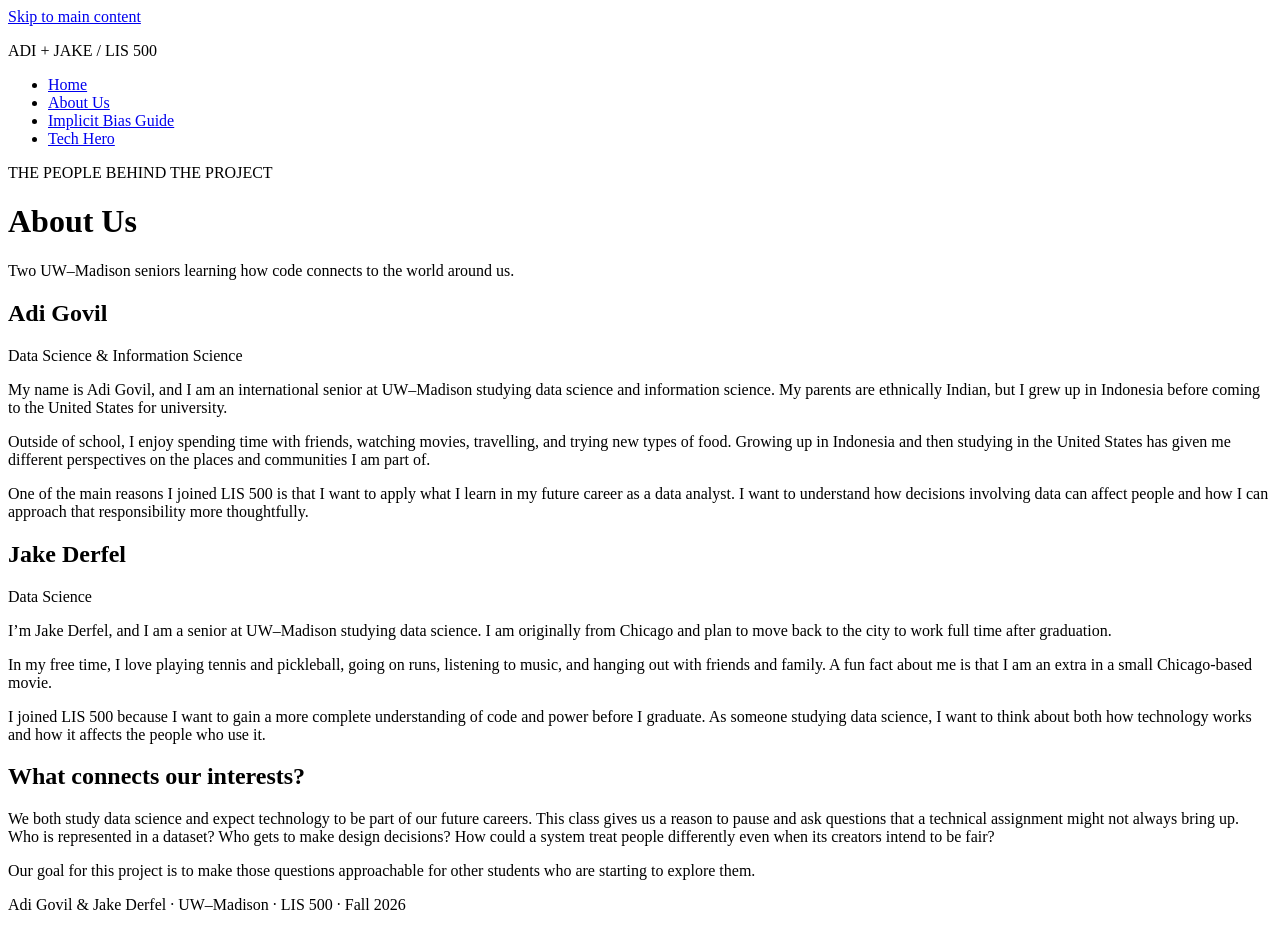
==== about.html @ bf2fec6d "Add about.html with team profiles and project details" ====
<!DOCTYPE html>
<html lang="en">
<head>
  <meta charset="UTF-8">
  <meta name="viewport" content="width=device-width, initial-scale=1.0">
  <meta name="description"
        content="Meet Adi Govil and Jake Derfel, students in LIS 500 at UW–Madison.">
  <title>About Us | Adi &amp; Jake — LIS 500</title>
  <link rel="stylesheet" href="stylepage.css">
</head>

<body>
  <!--
    CODING CHOICES — AG / JD

    This page gives each person a separate article so visitors can easily
    distinguish between the two introductions. Both articles use the same
    heading level and visual treatment to give the profiles equal emphasis.
    The shared stylesheet places the articles next to each other on wider
    screens and stacks them on smaller screens. This avoids fixed widths
    that could make the text difficult to read on phones. The biographies
    remain in the HTML instead of being inserted with JavaScript, which
    keeps the page simple to maintain. Paragraphs separate academic
    information, personal interests, and reasons for taking the course.
    A final section explains the connection between our studies and the
    website. The navigation and footer match the other pages so visitors
    do not have to learn a different layout as they move around.
  -->

  <a class="skip-link" href="#main-content">Skip to main content</a>

  <header class="site-header">
    <div class="container">
      <p class="site-name">ADI + JAKE / LIS 500</p>

      <nav aria-label="Main navigation">
        <ul>
          <li><a href="index.html">Home</a></li>
          <li><a href="about.html" aria-current="page">About Us</a></li>
          <li><a href="resources.html">Implicit Bias Guide</a></li>
          <li><a href="heroes.html">Tech Hero</a></li>
        </ul>
      </nav>
    </div>
  </header>

  <main id="main-content" class="container">
    <header class="page-heading">
      <p class="eyebrow">THE PEOPLE BEHIND THE PROJECT</p>
      <h1>About Us</h1>
      <p class="intro">
        Two UW–Madison seniors learning how code connects to
        the world around us.
      </p>
    </header>

    <div class="profiles">
      <article class="card">
        <h2>Adi Govil</h2>
        <p class="profile-detail">Data Science &amp; Information Science</p>

        <p>
          My name is Adi Govil, and I am an international senior at
          UW–Madison studying data science and information science.
          My parents are ethnically Indian, but I grew up in Indonesia
          before coming to the United States for university.
        </p>

        <p>
          Outside of school, I enjoy spending time with friends,
          watching movies, travelling, and trying new types of food.
          Growing up in Indonesia and then studying in the United
          States has given me different perspectives on the places
          and communities I am part of.
        </p>

        <p>
          One of the main reasons I joined LIS 500 is that I want to
          apply what I learn in my future career as a data analyst.
          I want to understand how decisions involving data can
          affect people and how I can approach that responsibility
          more thoughtfully.
        </p>
      </article>

      <article class="card">
        <h2>Jake Derfel</h2>
        <p class="profile-detail">Data Science</p>

        <p>
          I’m Jake Derfel, and I am a senior at UW–Madison studying
          data science. I am originally from Chicago and plan to
          move back to the city to work full time after graduation.
        </p>

        <p>
          In my free time, I love playing tennis and pickleball,
          going on runs, listening to music, and hanging out with
          friends and family. A fun fact about me is that I am an
          extra in a small Chicago-based movie.
        </p>

        <p>
          I joined LIS 500 because I want to gain a more complete
          understanding of code and power before I graduate.
          As someone studying data science, I want to think about
          both how technology works and how it affects the people
          who use it.
        </p>
      </article>
    </div>

    <section class="reflection" aria-labelledby="shared-title">
      <h2 id="shared-title">What connects our interests?</h2>
      <p>
        We both study data science and expect technology to be part
        of our future careers. This class gives us a reason to pause
        and ask questions that a technical assignment might not
        always bring up. Who is represented in a dataset? Who gets
        to make design decisions? How could a system treat people
        differently even when its creators intend to be fair?
      </p>
      <p>
        Our goal for this project is to make those questions
        approachable for other students who are starting to
        explore them.
      </p>
    </section>
  </main>

  <footer class="site-footer">
    <div class="container">
      <p>Adi Govil &amp; Jake Derfel · UW–Madison · LIS 500 · Fall 2026</p>
    </div>
  </footer>
</body>
</html>
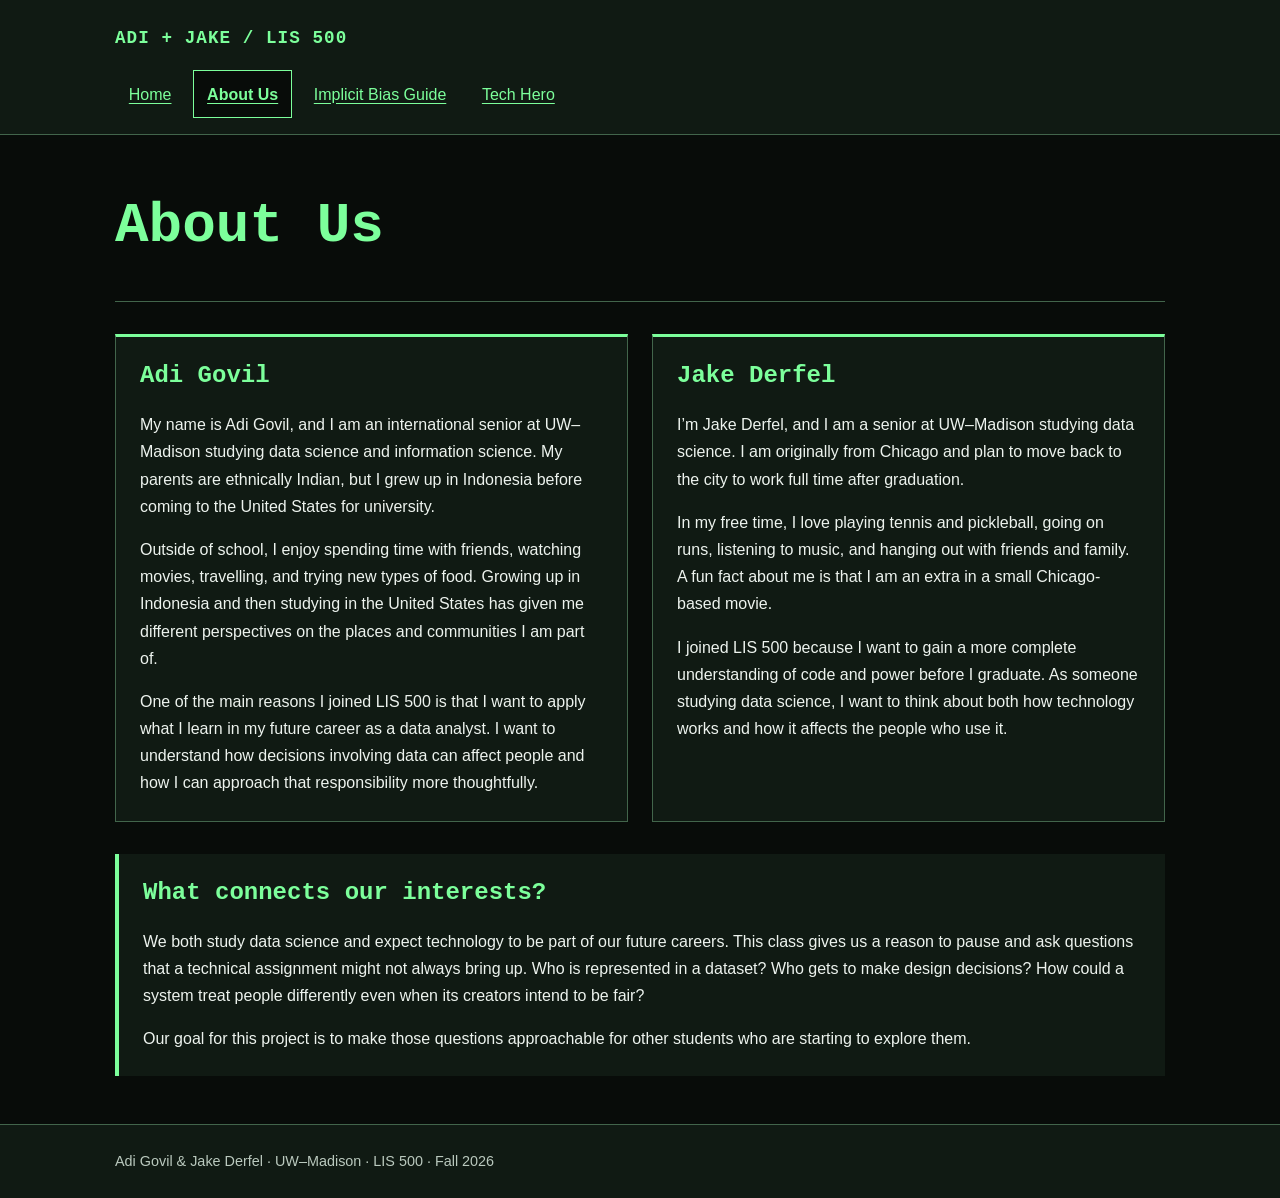
==== commit 0496c4d4: "Update About Us section by removing text Removed introductory text and profile details for clarity." ====
--- a/about.html
+++ b/about.html
@@ -46,18 +46,12 @@
 
   <main id="main-content" class="container">
     <header class="page-heading">
-      <p class="eyebrow">THE PEOPLE BEHIND THE PROJECT</p>
       <h1>About Us</h1>
-      <p class="intro">
-        Two UW–Madison seniors learning how code connects to
-        the world around us.
-      </p>
     </header>
 
     <div class="profiles">
       <article class="card">
         <h2>Adi Govil</h2>
-        <p class="profile-detail">Data Science &amp; Information Science</p>
 
         <p>
           My name is Adi Govil, and I am an international senior at
@@ -85,7 +79,6 @@
 
       <article class="card">
         <h2>Jake Derfel</h2>
-        <p class="profile-detail">Data Science</p>
 
         <p>
           I’m Jake Derfel, and I am a senior at UW–Madison studying
--- a/stylepage.css
+++ b/stylepage.css
@@ -0,0 +1,386 @@
+/*
+  SHARED STYLES — AG / JD
+
+  Every HTML page links to this stylesheet. The design uses a black
+  background, pale body text, and green headings for a simple
+  Matrix-inspired appearance. Monospace headings suggest a terminal,
+  while a standard sans-serif body font keeps longer paragraphs
+  comfortable to read. Layouts use flexible grids and one media query
+  instead of JavaScript. Links remain underlined, the current page
+  receives a visible border, and keyboard focus has a clear outline.
+  There are no flashing effects, moving backgrounds, or autoplay media.
+  Spacing and a maximum content width keep text from stretching across
+  the entire screen.
+*/
+
+/* Base colors and reusable values for the entire site. */
+:root {
+  color-scheme: dark;
+  --background: #080c09;
+  --panel: #101a13;
+  --text: #edf3ee;
+  --muted: #bac9be;
+  --green: #7cff9b;
+  --border: #42654b;
+}
+
+* {
+  box-sizing: border-box;
+}
+
+body {
+  margin: 0;
+  background: var(--background);
+  color: var(--text);
+  font-family: Arial, Helvetica, sans-serif;
+  font-size: 1rem;
+  line-height: 1.7;
+}
+
+.container {
+  width: 90%;
+  max-width: 1050px;
+  margin: 0 auto;
+}
+
+main {
+  padding-top: 2rem;
+  padding-bottom: 3rem;
+}
+
+h1,
+h2,
+h3,
+.site-name,
+.eyebrow {
+  font-family: "Courier New", Courier, monospace;
+}
+
+h1,
+h2,
+h3 {
+  color: var(--green);
+  line-height: 1.25;
+}
+
+h1 {
+  margin: 0.5rem 0 1rem;
+  font-size: clamp(2rem, 6vw, 3.5rem);
+}
+
+h2 {
+  margin-top: 0;
+  font-size: 1.5rem;
+}
+
+h3 {
+  font-size: 1.15rem;
+}
+
+p {
+  margin: 0 0 1rem;
+}
+
+a {
+  color: var(--green);
+  text-underline-offset: 0.2em;
+  overflow-wrap: anywhere;
+}
+
+a:hover {
+  color: #ffffff;
+  text-decoration-thickness: 0.15em;
+}
+
+/* Visible keyboard focus works on both links and expandable questions. */
+a:focus-visible,
+summary:focus-visible {
+  outline: 3px solid #ffffff;
+  outline-offset: 5px;
+}
+
+.skip-link {
+  position: absolute;
+  top: 0.5rem;
+  left: 0.5rem;
+  z-index: 10;
+  padding: 0.75rem 1rem;
+  background: var(--green);
+  color: var(--background);
+  transform: translateY(-200%);
+}
+
+.skip-link:focus {
+  transform: translateY(0);
+  color: var(--background);
+}
+
+/* Shared header and navigation. */
+.site-header {
+  padding: 1.5rem 0 1rem;
+  background: var(--panel);
+  border-bottom: 1px solid var(--border);
+}
+
+.site-name {
+  margin-bottom: 1rem;
+  color: var(--green);
+  font-size: 1.1rem;
+  font-weight: bold;
+  letter-spacing: 0.06em;
+}
+
+.site-header nav ul {
+  display: flex;
+  flex-wrap: wrap;
+  gap: 0.5rem;
+  margin: 0;
+  padding: 0;
+  list-style: none;
+}
+
+.site-header nav a {
+  display: block;
+  padding: 0.6rem 0.8rem;
+  border: 1px solid transparent;
+}
+
+.site-header nav a:hover,
+.site-header nav a[aria-current="page"] {
+  background: var(--background);
+  border-color: var(--green);
+}
+
+.site-header nav a[aria-current="page"] {
+  font-weight: bold;
+}
+
+/* Homepage introduction and static Matrix-style decoration. */
+.welcome {
+  padding: 2rem 0 3rem;
+  margin-bottom: 2rem;
+  border-bottom: 1px solid var(--border);
+}
+
+.binary {
+  color: var(--green);
+  font-family: "Courier New", Courier, monospace;
+  font-size: 0.9rem;
+  letter-spacing: 0.15em;
+  overflow-wrap: anywhere;
+}
+
+.eyebrow {
+  margin-bottom: 0.75rem;
+  color: var(--muted);
+  font-size: 0.85rem;
+  letter-spacing: 0.08em;
+}
+
+.intro {
+  max-width: 720px;
+  font-size: 1.2rem;
+}
+
+.welcome > p {
+  max-width: 760px;
+}
+
+.button {
+  display: inline-block;
+  margin-top: 0.75rem;
+  padding: 0.8rem 1rem;
+  background: var(--green);
+  color: var(--background);
+  border: 2px solid var(--green);
+  font-weight: bold;
+}
+
+.button:hover {
+  background: var(--background);
+  color: var(--green);
+}
+
+/* Reusable content cards. */
+.cards {
+  display: grid;
+  grid-template-columns: repeat(3, minmax(0, 1fr));
+  gap: 1rem;
+}
+
+.card {
+  min-width: 0;
+  padding: 1.5rem;
+  background: var(--panel);
+  border: 1px solid var(--border);
+  border-top: 3px solid var(--green);
+}
+
+.card h3 {
+  margin-top: 0;
+}
+
+.reflection {
+  margin-top: 2rem;
+  padding: 1.5rem;
+  background: var(--panel);
+  border-left: 4px solid var(--green);
+}
+
+.reflection p:last-child,
+.card p:last-child {
+  margin-bottom: 0;
+}
+
+/* About page. */
+.page-heading {
+  margin-bottom: 2rem;
+  padding: 1rem 0 1.5rem;
+  border-bottom: 1px solid var(--border);
+}
+
+.profiles {
+  display: grid;
+  grid-template-columns: repeat(2, minmax(0, 1fr));
+  gap: 1.5rem;
+}
+
+.profile-detail {
+  color: var(--muted);
+  font-size: 0.95rem;
+}
+
+/* Resource guide: a narrower reading column and clear topic divisions. */
+.reading-page {
+  max-width: 850px;
+}
+
+.contents {
+  margin: 2rem 0;
+  padding: 1.5rem;
+  background: var(--panel);
+  border: 1px solid var(--border);
+}
+
+.contents ul {
+  margin-bottom: 0;
+}
+
+.contents li {
+  margin-bottom: 0.4rem;
+}
+
+.guide-section {
+  margin-top: 2rem;
+  padding-top: 2rem;
+  border-top: 1px solid var(--border);
+  scroll-margin-top: 1rem;
+}
+
+.guide-section h3 {
+  margin-top: 1.5rem;
+}
+
+.spaced-list li {
+  margin-bottom: 0.8rem;
+}
+
+.resource-list {
+  padding-left: 1.3rem;
+}
+
+.resource-list li {
+  margin-bottom: 1.4rem;
+}
+
+.resource-list p {
+  margin: 0.3rem 0 0;
+  color: var(--muted);
+}
+
+/* Native HTML interaction, with no script required. */
+details {
+  margin-top: 1.5rem;
+  padding: 1rem;
+  background: var(--panel);
+  border: 1px solid var(--border);
+}
+
+summary {
+  color: var(--green);
+  font-weight: bold;
+  cursor: pointer;
+}
+
+details[open] summary {
+  margin-bottom: 1rem;
+}
+
+details p:last-child {
+  margin-bottom: 0;
+}
+
+/* Tech hero photograph and biography. */
+.hero-layout {
+  display: grid;
+  grid-template-columns: minmax(0, 1fr) minmax(0, 1.4fr);
+  gap: 2rem;
+  align-items: start;
+}
+
+figure {
+  margin: 0;
+}
+
+.hero-photo {
+  display: block;
+  width: 100%;
+  height: auto;
+  border: 1px solid var(--border);
+}
+
+figcaption {
+  margin-top: 0.75rem;
+  color: var(--muted);
+  font-size: 0.85rem;
+}
+
+.hero-profile {
+  min-width: 0;
+}
+
+/* Shared footer. */
+.site-footer {
+  padding: 1.5rem 0;
+  color: var(--muted);
+  background: var(--panel);
+  border-top: 1px solid var(--border);
+  font-size: 0.9rem;
+}
+
+.site-footer p {
+  margin: 0;
+}
+
+/* Stack columns on smaller screens to avoid cramped text. */
+@media (max-width: 750px) {
+  .cards,
+  .profiles,
+  .hero-layout {
+    grid-template-columns: 1fr;
+  }
+
+  .welcome {
+    padding-top: 1rem;
+  }
+
+  .card,
+  .reflection,
+  .contents {
+    padding: 1.2rem;
+  }
+
+  .site-header nav a {
+    padding: 0.6rem;
+  }
+}
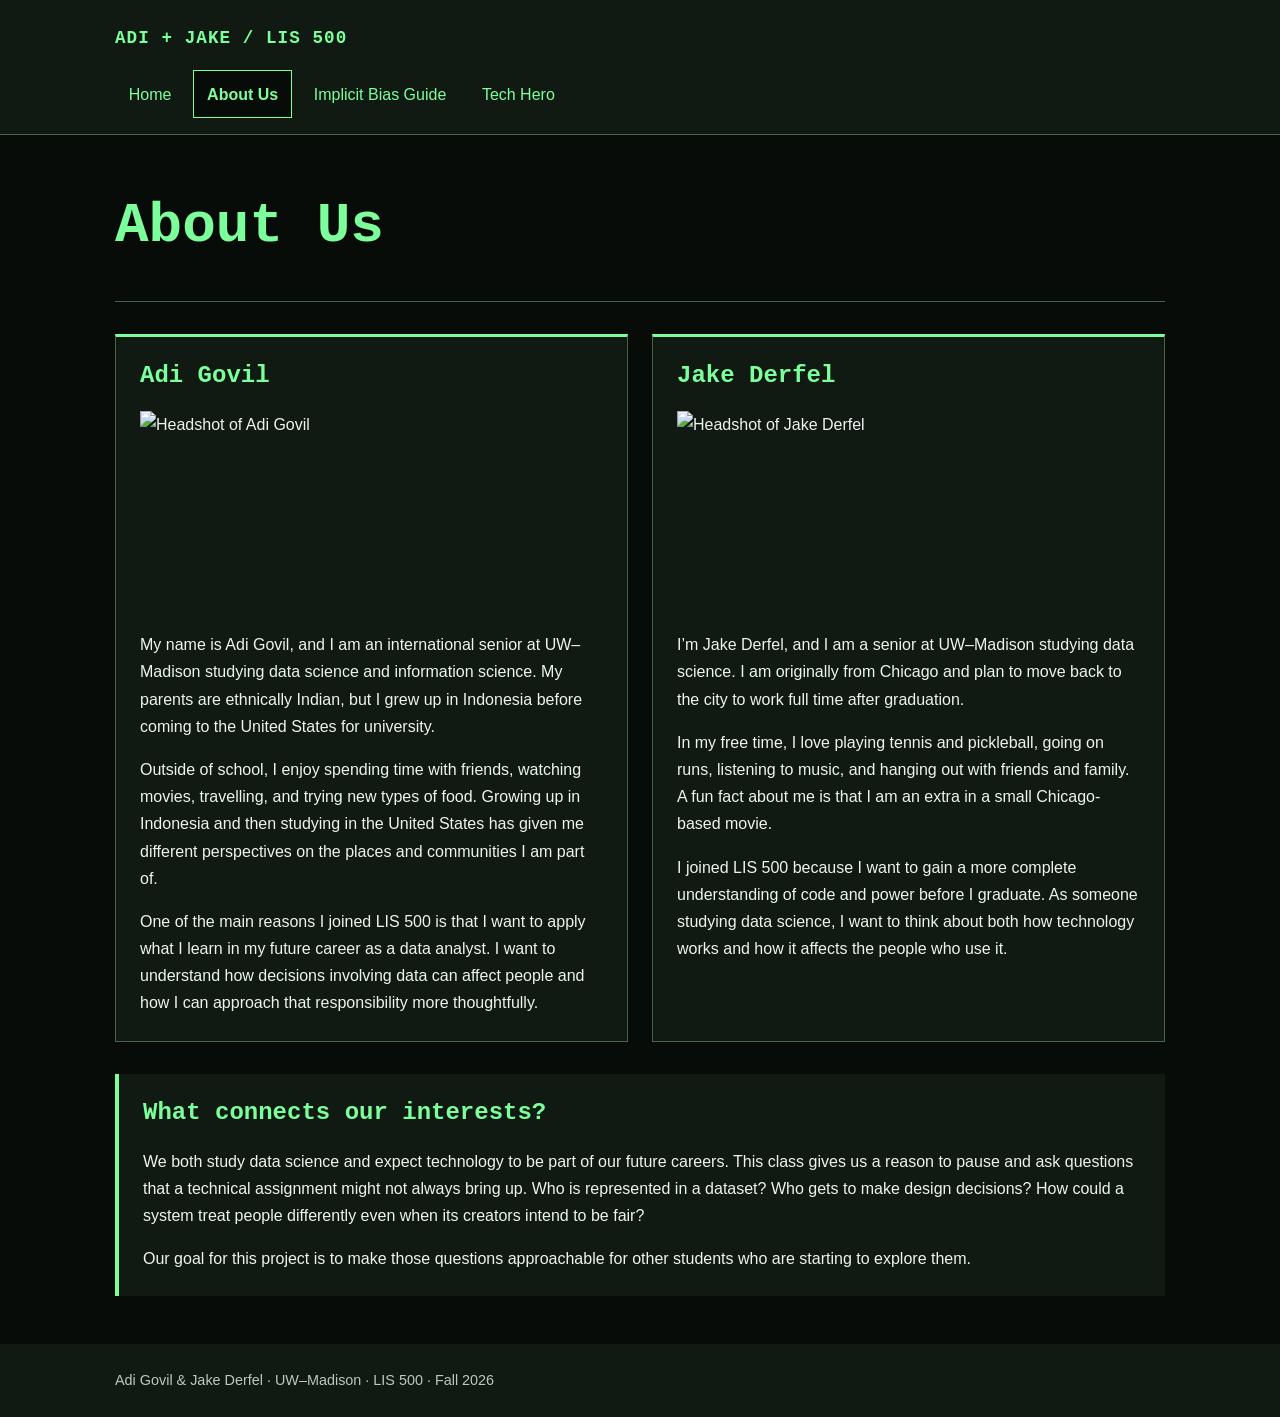
==== commit 04a12920: "Update about.html" ====
--- a/about.html
+++ b/about.html
@@ -1,3 +1,4 @@
+
 <!DOCTYPE html>
 <html lang="en">
 <head>
@@ -13,18 +14,20 @@
   <!--
     CODING CHOICES — AG / JD
 
-    This page gives each person a separate article so visitors can easily
-    distinguish between the two introductions. Both articles use the same
-    heading level and visual treatment to give the profiles equal emphasis.
-    The shared stylesheet places the articles next to each other on wider
-    screens and stacks them on smaller screens. This avoids fixed widths
-    that could make the text difficult to read on phones. The biographies
-    remain in the HTML instead of being inserted with JavaScript, which
-    keeps the page simple to maintain. Paragraphs separate academic
-    information, personal interests, and reasons for taking the course.
-    A final section explains the connection between our studies and the
-    website. The navigation and footer match the other pages so visitors
-    do not have to learn a different layout as they move around.
+    The About Us page uses two article elements to separate our
+    biographies while keeping both introductions equally prominent.
+    Each name is an h2 heading beneath the main h1 page heading,
+    creating a clear heading structure. Both articles use the same
+    card class so their backgrounds, borders, and spacing match.
+    The profiles container uses CSS Grid to display the biographies
+    beside each other on wider screens. The stylesheet changes this
+    to one column on smaller screens so the paragraphs have enough
+    room. Each biography has separate paragraphs for background,
+    interests, and reasons for taking LIS 500. A reflection section
+    below the profiles explains our shared interests. Its
+    aria-labelledby attribute connects the section to its heading.
+    The shared navigation includes an active page indicator, and the
+    skip link gives keyboard users direct access to the main content.
   -->
 
   <a class="skip-link" href="#main-content">Skip to main content</a>
@@ -53,6 +56,12 @@
       <article class="card">
         <h2>Adi Govil</h2>
 
+        <img src="adi.jpg"
+             alt="Headshot of Adi Govil"
+             width="200"
+             height="200"
+             style="display: block; max-width: 100%; object-fit: cover; border: none; margin: 15px 0 20px;">
+
         <p>
           My name is Adi Govil, and I am an international senior at
           UW–Madison studying data science and information science.
@@ -79,6 +88,12 @@
 
       <article class="card">
         <h2>Jake Derfel</h2>
+
+        <img src="jake.jpg"
+             alt="Headshot of Jake Derfel"
+             width="200"
+             height="200"
+             style="display: block; max-width: 100%; object-fit: cover; border: none; margin: 15px 0 20px;">
 
         <p>
           I’m Jake Derfel, and I am a senior at UW–Madison studying
@@ -128,3 +143,4 @@
   </footer>
 </body>
 </html>
+
--- a/stylepage.css
+++ b/stylepage.css
@@ -1,16 +1,21 @@
 /*
   SHARED STYLES — AG / JD
 
-  Every HTML page links to this stylesheet. The design uses a black
-  background, pale body text, and green headings for a simple
-  Matrix-inspired appearance. Monospace headings suggest a terminal,
-  while a standard sans-serif body font keeps longer paragraphs
-  comfortable to read. Layouts use flexible grids and one media query
-  instead of JavaScript. Links remain underlined, the current page
-  receives a visible border, and keyboard focus has a clear outline.
-  There are no flashing effects, moving backgrounds, or autoplay media.
-  Spacing and a maximum content width keep text from stretching across
-  the entire screen.
+  This stylesheet controls the appearance of all four HTML pages.
+  Color variables keep the dark background, green accents, and
+  light text consistent while making future changes easier.
+  Monospace headings give the website a simple terminal appearance,
+  while the body uses a sans-serif font for longer paragraphs.
+  The main container has a percentage width and a maximum width
+  so content can adapt to different screens. CSS Grid arranges
+  the biographies and Tech Hero content into columns. A media
+  query switches these layouts to one column on smaller screens.
+  Navigation links wrap when necessary, and the current page
+  receives a visible border. Focus outlines help keyboard users
+  identify selected links and the expandable question. Some
+  selectors remain from earlier page elements, including binary
+  text, homepage cards, and the guide contents list. Those rules
+  have no visible effect unless matching elements appear in HTML.
 */
 
 /* Base colors and reusable values for the entire site. */
@@ -143,6 +148,7 @@
   display: block;
   padding: 0.6rem 0.8rem;
   border: 1px solid transparent;
+  text-decoration: none;
 }
 
 .site-header nav a:hover,
@@ -159,7 +165,6 @@
 .welcome {
   padding: 2rem 0 3rem;
   margin-bottom: 2rem;
-  border-bottom: 1px solid var(--border);
 }
 
 .binary {
@@ -354,7 +359,6 @@
   padding: 1.5rem 0;
   color: var(--muted);
   background: var(--panel);
-  border-top: 1px solid var(--border);
   font-size: 0.9rem;
 }
 
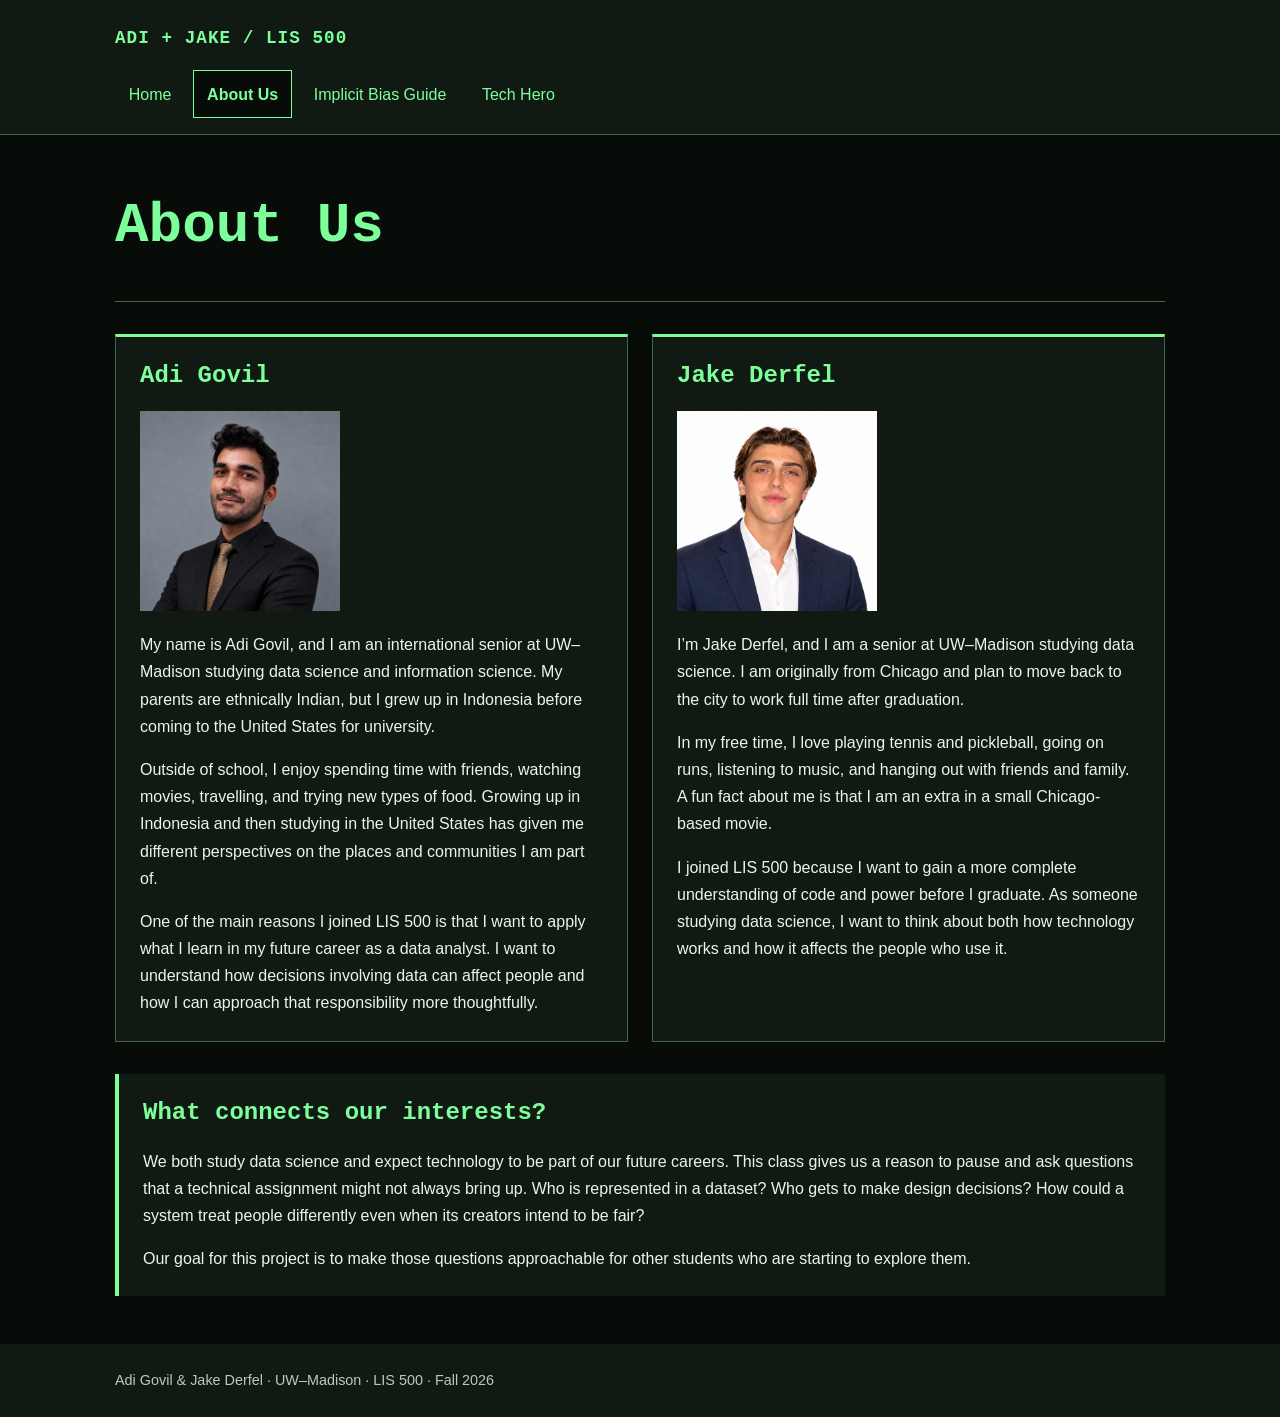
==== commit 8aaee6a1: "Update image formats and enhance reflection section Updated image sources for Adi Govil and Jake Der" ====
--- a/about.html
+++ b/about.html
@@ -23,11 +23,17 @@
     beside each other on wider screens. The stylesheet changes this
     to one column on smaller screens so the paragraphs have enough
     room. Each biography has separate paragraphs for background,
-    interests, and reasons for taking LIS 500. A reflection section
-    below the profiles explains our shared interests. Its
-    aria-labelledby attribute connects the section to its heading.
-    The shared navigation includes an active page indicator, and the
-    skip link gives keyboard users direct access to the main content.
+    interests, and reasons for taking LIS 500.
+
+    Headshots are placed below each name and above each biography.
+    The images use descriptive alternative text and inline styling
+    to maintain consistent dimensions without image borders.
+
+    A reflection section below the profiles explains our shared
+    interests. Its aria-labelledby attribute connects the section
+    to its heading. The shared navigation includes an active page
+    indicator, and the skip link gives keyboard users direct access
+    to the main content.
   -->
 
   <a class="skip-link" href="#main-content">Skip to main content</a>
@@ -53,10 +59,11 @@
     </header>
 
     <div class="profiles">
+
       <article class="card">
         <h2>Adi Govil</h2>
 
-        <img src="adi.jpg"
+        <img src="adi.png"
              alt="Headshot of Adi Govil"
              width="200"
              height="200"
@@ -89,7 +96,7 @@
       <article class="card">
         <h2>Jake Derfel</h2>
 
-        <img src="jake.jpg"
+        <img src="jake.png"
              alt="Headshot of Jake Derfel"
              width="200"
              height="200"
@@ -116,10 +123,12 @@
           who use it.
         </p>
       </article>
+
     </div>
 
     <section class="reflection" aria-labelledby="shared-title">
       <h2 id="shared-title">What connects our interests?</h2>
+
       <p>
         We both study data science and expect technology to be part
         of our future careers. This class gives us a reason to pause
@@ -128,6 +137,7 @@
         to make design decisions? How could a system treat people
         differently even when its creators intend to be fair?
       </p>
+
       <p>
         Our goal for this project is to make those questions
         approachable for other students who are starting to
@@ -141,6 +151,7 @@
       <p>Adi Govil &amp; Jake Derfel · UW–Madison · LIS 500 · Fall 2026</p>
     </div>
   </footer>
+
 </body>
 </html>
 
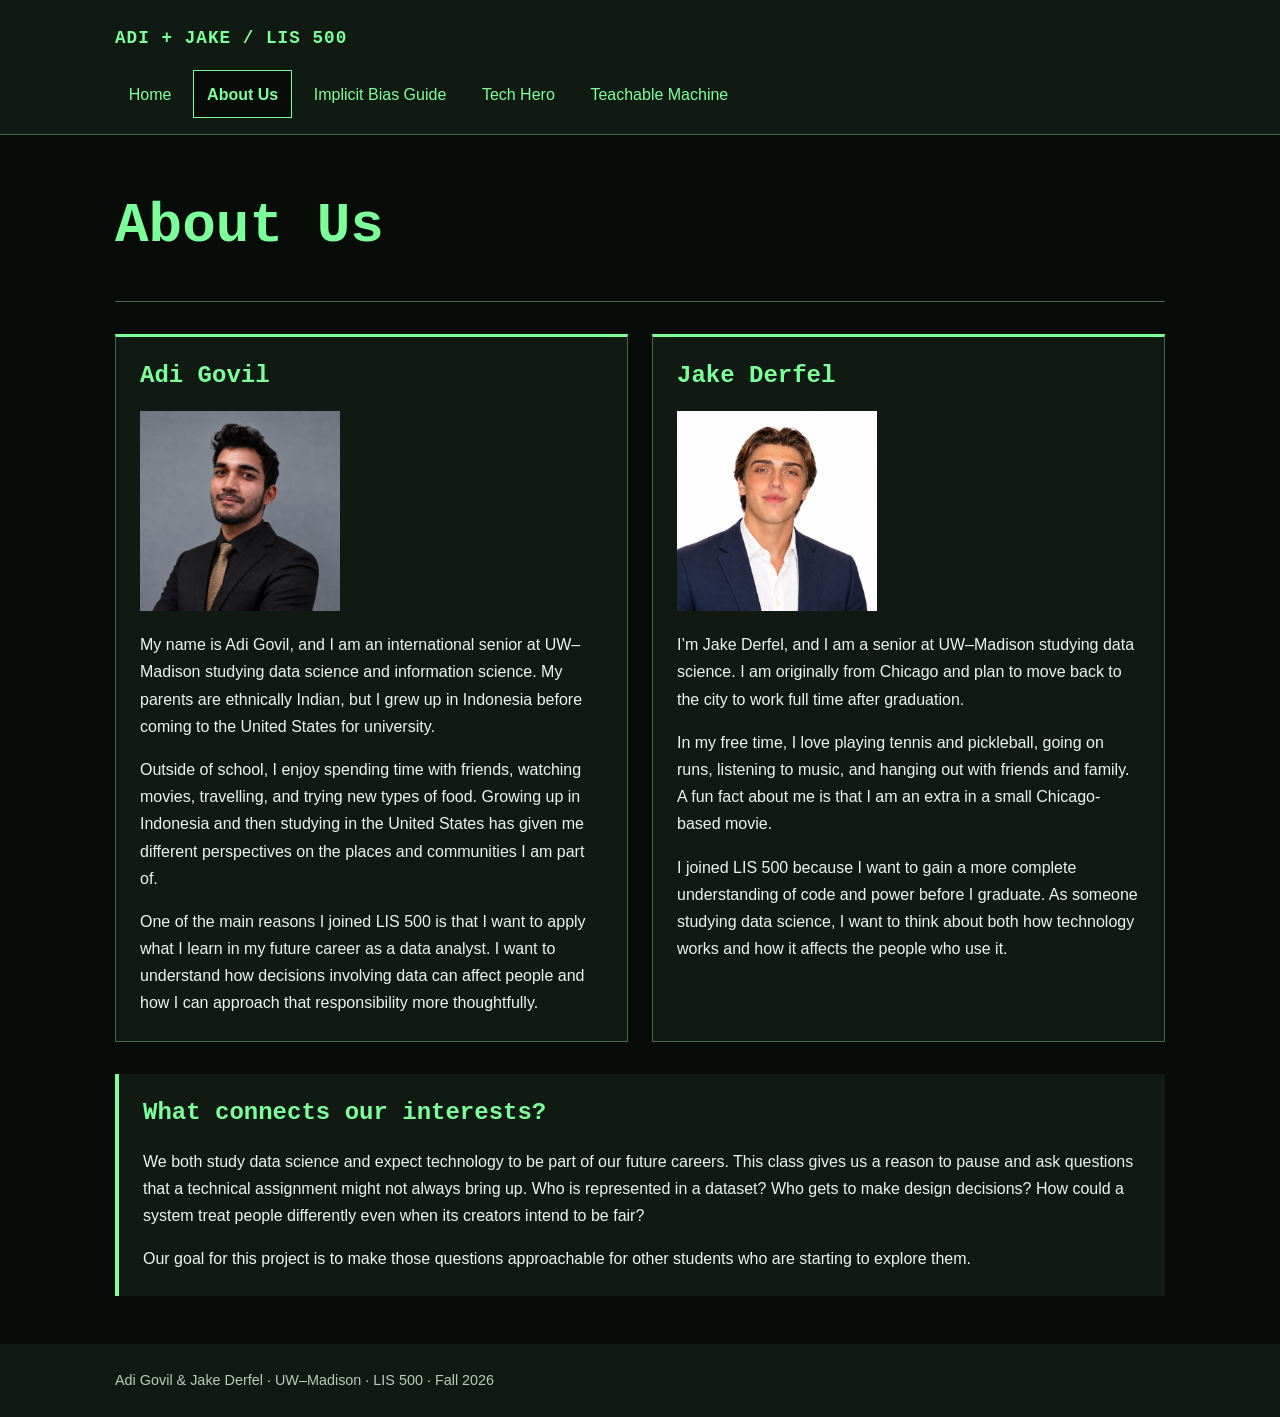
==== commit 4aad3069: "Update about.html" ====
--- a/about.html
+++ b/about.html
@@ -26,8 +26,6 @@
     interests, and reasons for taking LIS 500.
 
     Headshots are placed below each name and above each biography.
-    The images use descriptive alternative text and inline styling
-    to maintain consistent dimensions without image borders.
 
     A reflection section below the profiles explains our shared
     interests. Its aria-labelledby attribute connects the section
@@ -48,6 +46,7 @@
           <li><a href="about.html" aria-current="page">About Us</a></li>
           <li><a href="resources.html">Implicit Bias Guide</a></li>
           <li><a href="heroes.html">Tech Hero</a></li>
+          <li><a href="machine.html">Teachable Machine</a></li>
         </ul>
       </nav>
     </div>
--- a/stylepage.css
+++ b/stylepage.css
@@ -388,3 +388,15 @@
     padding: 0.6rem;
   }
 }
+
+/* Teachable Machine page — AG / JD.
+   Keep the existing colors and make the camera fit smaller screens. */
+.tm-controls { display: flex; flex-wrap: wrap; gap: 1rem; margin: 1rem 0; }
+.tm-controls button { font: inherit; cursor: pointer; margin-top: 0; }
+.tm-controls button:disabled { opacity: 0.6; cursor: default; }
+button:focus-visible, video:focus-visible { outline: 3px solid white; outline-offset: 5px; }
+#camera-container { max-width: 640px; }
+#camera-container canvas { display: block; max-width: 100%; height: auto !important; }
+.tm-result { margin-top: 1rem; font-size: 1.2rem; }
+.tm-note { padding: 1rem; background: var(--panel); border-left: 4px solid var(--green); }
+.tm-recording { display: block; width: 100%; max-width: 640px; margin: 1rem 0; }
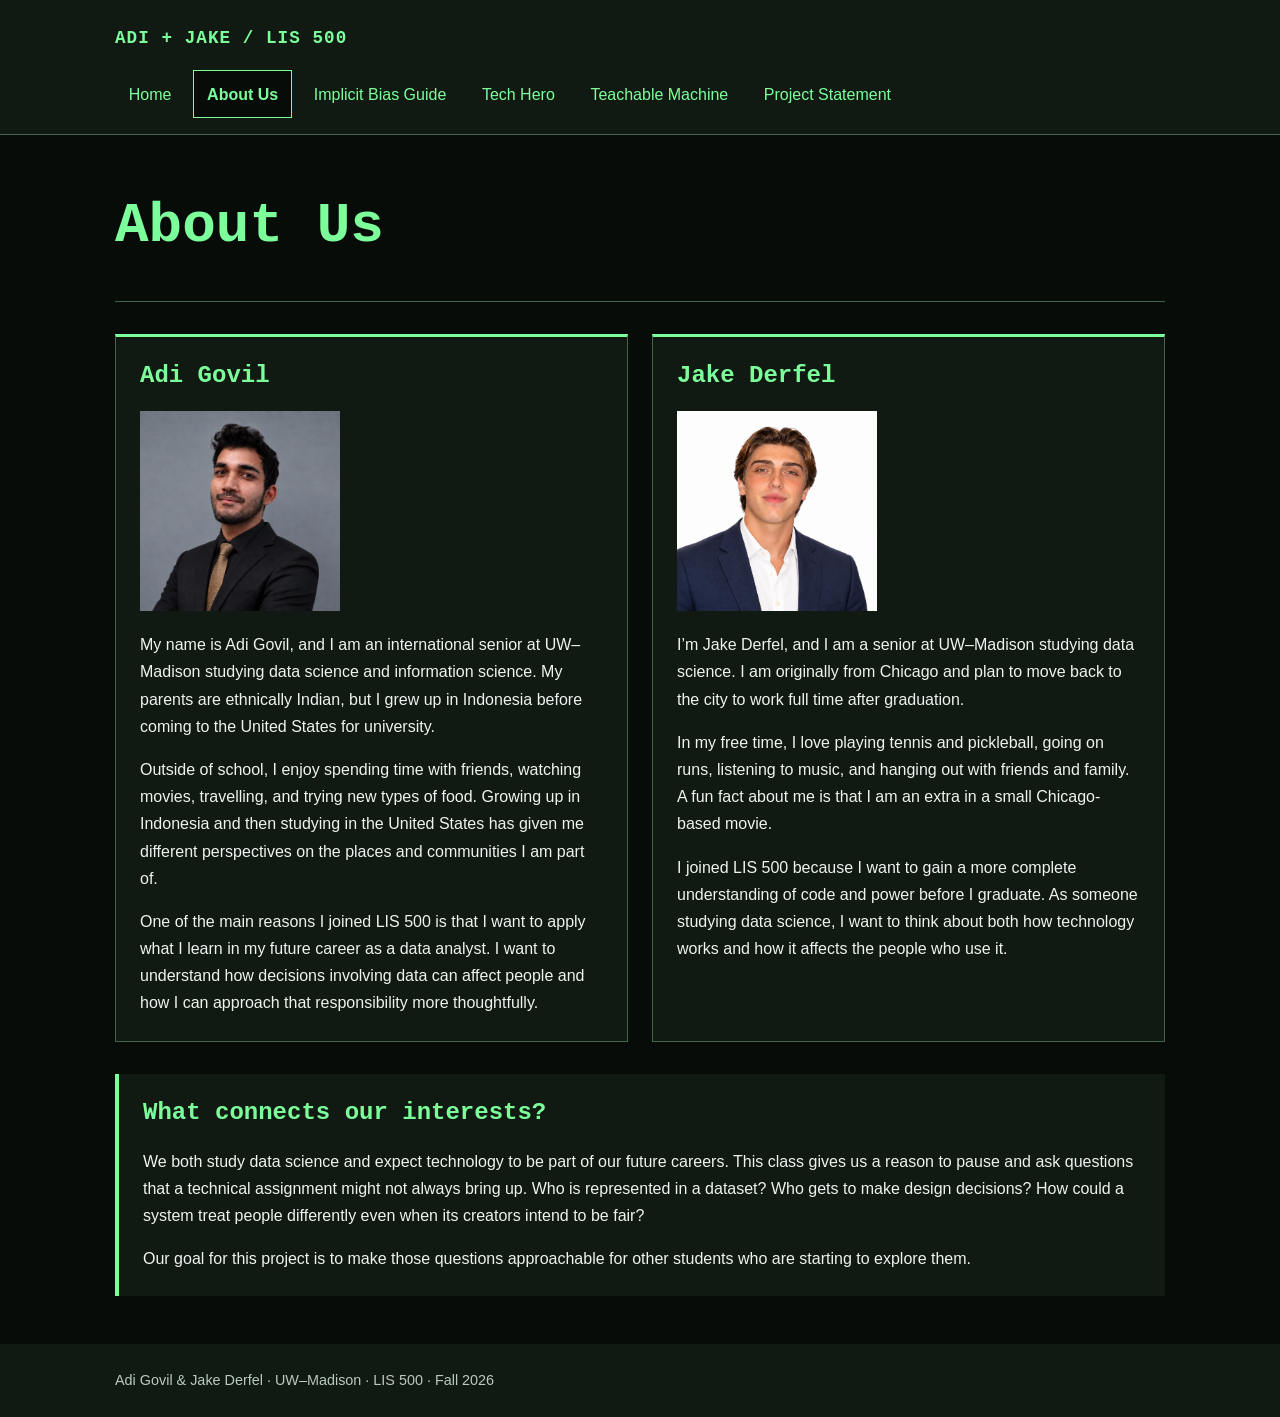
==== commit 93102fb1: "Update about.html with PS" ====
--- a/about.html
+++ b/about.html
@@ -47,6 +47,8 @@
           <li><a href="resources.html">Implicit Bias Guide</a></li>
           <li><a href="heroes.html">Tech Hero</a></li>
           <li><a href="machine.html">Teachable Machine</a></li>
+          <!-- AG / JD: The project statement has its own navigation link. -->
+          <li><a href="statement.html">Project Statement</a></li>
         </ul>
       </nav>
     </div>
--- a/stylepage.css
+++ b/stylepage.css
@@ -400,3 +400,14 @@
 .tm-result { margin-top: 1rem; font-size: 1.2rem; }
 .tm-note { padding: 1rem; background: var(--panel); border-left: 4px solid var(--green); }
 .tm-recording { display: block; width: 100%; max-width: 640px; margin: 1rem 0; }
+
+/* AG / JD: Keep our video proportional and within the reading column. */
+.tm-video {
+  display: block;
+  width: 100%;
+  max-width: 640px;
+  height: auto;
+  aspect-ratio: 16 / 9;
+  margin: 1rem 0;
+  border: 0;
+}
